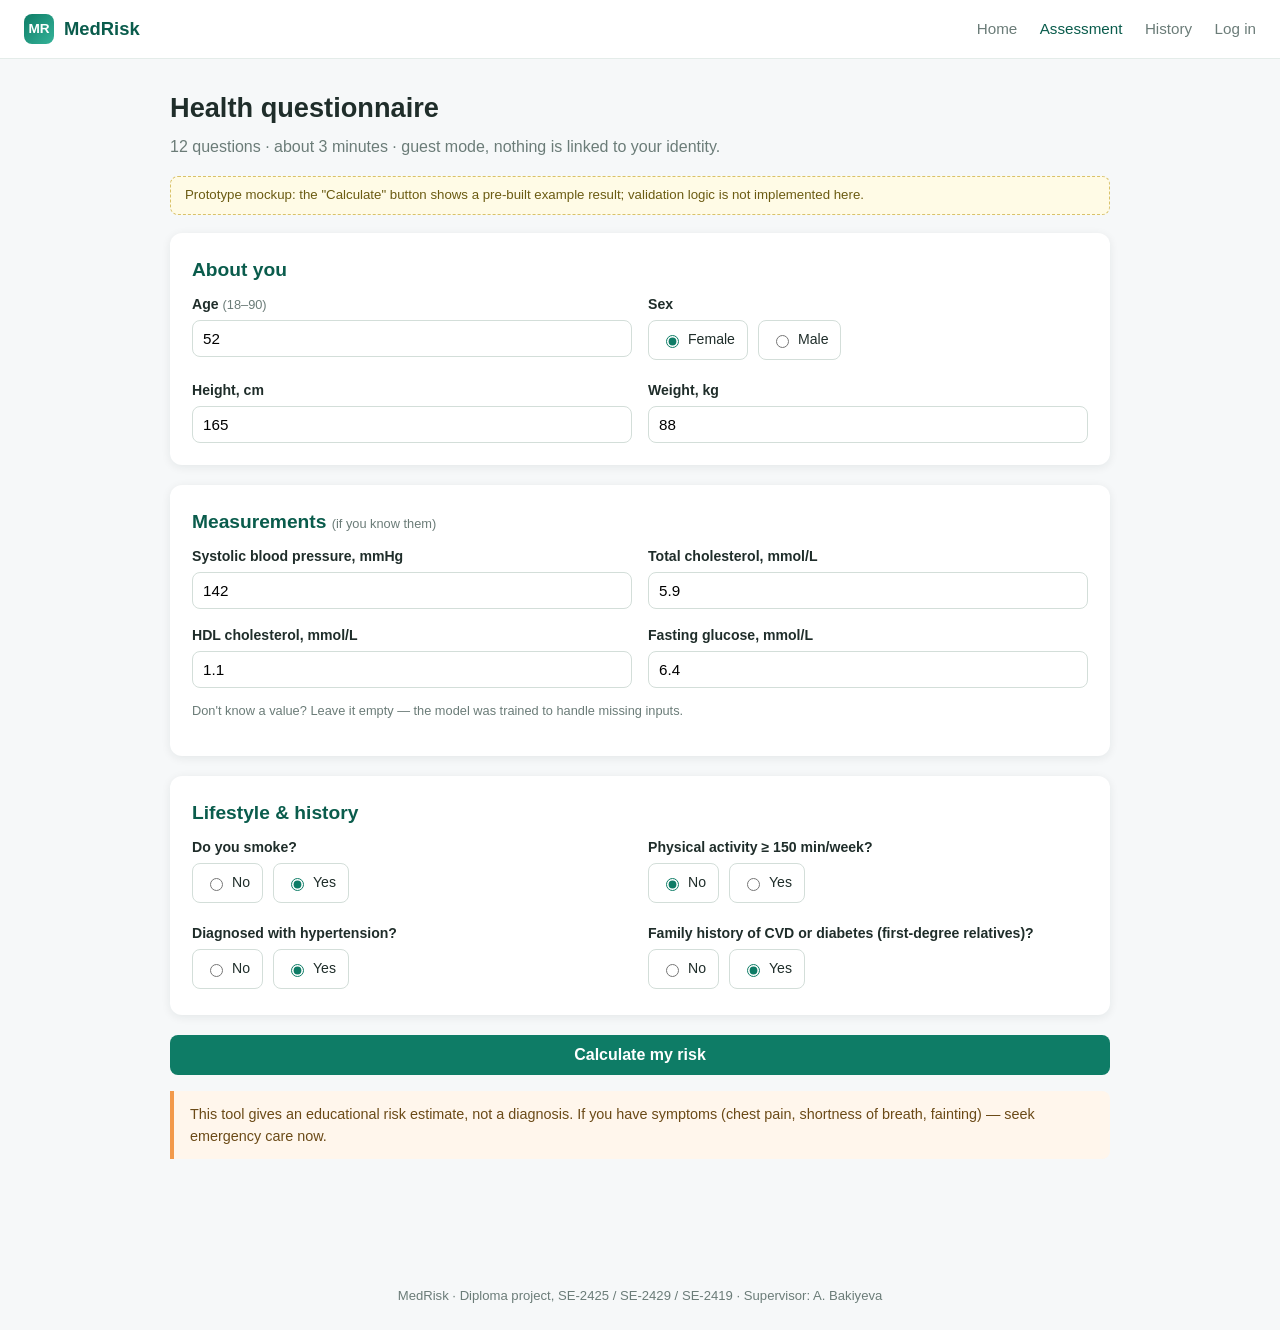
==== prototype/assessment.html @ fdfc48b8 "DIP-8: Add HTML prototype of key user scenarios (home, questionnaire, report, history)" ====
<!DOCTYPE html>
<html lang="en">
<head>
<meta charset="UTF-8">
<meta name="viewport" content="width=device-width, initial-scale=1.0">
<title>Assessment questionnaire — MedRisk</title>
<link rel="stylesheet" href="css/styles.css">
</head>
<body>
<header class="site">
  <a class="logo" href="index.html"><span class="mark">MR</span> MedRisk</a>
  <nav>
    <a href="index.html">Home</a>
    <a href="assessment.html" class="active">Assessment</a>
    <a href="dashboard.html">History</a>
    <a href="#">Log in</a>
  </nav>
</header>

<main>
  <h1>Health questionnaire</h1>
  <p class="lead">12 questions · about 3 minutes · guest mode, nothing is linked to your identity.</p>
  <div class="mockup-note">Prototype mockup: the "Calculate" button shows a pre-built example
  result; validation logic is not implemented here.</div>

  <form action="result.html" method="get">
    <div class="card">
      <h2 style="margin-top:0">About you</h2>
      <div class="grid cols-2">
        <div>
          <label for="age">Age <span class="hint">(18–90)</span></label>
          <input type="number" id="age" name="age" min="18" max="90" value="52" required>
        </div>
        <div>
          <label>Sex</label>
          <div class="radio-row">
            <label><input type="radio" name="sex" value="female" checked> Female</label>
            <label><input type="radio" name="sex" value="male"> Male</label>
          </div>
        </div>
        <div>
          <label for="height">Height, cm</label>
          <input type="number" id="height" name="height" min="120" max="230" value="165">
        </div>
        <div>
          <label for="weight">Weight, kg</label>
          <input type="number" id="weight" name="weight" min="30" max="250" value="88">
        </div>
      </div>
    </div>

    <div class="card">
      <h2 style="margin-top:0">Measurements <span class="hint">(if you know them)</span></h2>
      <div class="grid cols-2">
        <div>
          <label for="sbp">Systolic blood pressure, mmHg</label>
          <input type="number" id="sbp" name="sbp" min="80" max="250" value="142">
        </div>
        <div>
          <label for="tc">Total cholesterol, mmol/L</label>
          <input type="number" id="tc" name="tc" min="2" max="15" step="0.1" value="5.9">
        </div>
        <div>
          <label for="hdl">HDL cholesterol, mmol/L</label>
          <input type="number" id="hdl" name="hdl" min="0.5" max="4" step="0.1" value="1.1">
        </div>
        <div>
          <label for="glucose">Fasting glucose, mmol/L</label>
          <input type="number" id="glucose" name="glucose" min="2" max="30" step="0.1" value="6.4">
        </div>
      </div>
      <p class="hint">Don't know a value? Leave it empty — the model was trained to handle missing inputs.</p>
    </div>

    <div class="card">
      <h2 style="margin-top:0">Lifestyle &amp; history</h2>
      <div class="grid cols-2">
        <div>
          <label>Do you smoke?</label>
          <div class="radio-row">
            <label><input type="radio" name="smoker" value="no"> No</label>
            <label><input type="radio" name="smoker" value="yes" checked> Yes</label>
          </div>
        </div>
        <div>
          <label>Physical activity ≥ 150 min/week?</label>
          <div class="radio-row">
            <label><input type="radio" name="active" value="no" checked> No</label>
            <label><input type="radio" name="active" value="yes"> Yes</label>
          </div>
        </div>
        <div>
          <label>Diagnosed with hypertension?</label>
          <div class="radio-row">
            <label><input type="radio" name="htn" value="no"> No</label>
            <label><input type="radio" name="htn" value="yes" checked> Yes</label>
          </div>
        </div>
        <div>
          <label>Family history of CVD or diabetes (first-degree relatives)?</label>
          <div class="radio-row">
            <label><input type="radio" name="famhist" value="no"> No</label>
            <label><input type="radio" name="famhist" value="yes" checked> Yes</label>
          </div>
        </div>
      </div>
    </div>

    <button type="submit" class="btn block">Calculate my risk</button>
    <p class="disclaimer" style="margin-top:16px">This tool gives an educational risk estimate,
    not a diagnosis. If you have symptoms (chest pain, shortness of breath, fainting) —
    seek emergency care now.</p>
  </form>
</main>

<footer class="site">MedRisk · Diploma project, SE-2425 / SE-2429 / SE-2419 · Supervisor: A.&nbsp;Bakiyeva</footer>
</body>
</html>
---- prototype/css/styles.css ----
/* MedRisk prototype — shared styles (mockup only, not production code) */
:root {
  --primary: #0e7c66;
  --primary-dark: #0a5c4c;
  --primary-light: #e3f4f0;
  --accent: #f2994a;
  --bg: #f6f8f9;
  --card: #ffffff;
  --text: #1f2d2a;
  --muted: #6b7c78;
  --danger: #d64545;
  --warning: #f2c94c;
  --low: #27ae60;
  --moderate: #f2c94c;
  --high: #f2994a;
  --very-high: #d64545;
  --radius: 12px;
  --shadow: 0 2px 10px rgba(16, 42, 37, 0.08);
  font-family: "Segoe UI", Roboto, "Helvetica Neue", Arial, sans-serif;
}

* { box-sizing: border-box; }

body {
  margin: 0;
  background: var(--bg);
  color: var(--text);
  line-height: 1.55;
}

header.site {
  background: var(--card);
  border-bottom: 1px solid #e4ece9;
  padding: 14px 24px;
  display: flex;
  align-items: center;
  justify-content: space-between;
  position: sticky;
  top: 0;
  z-index: 10;
}

.logo { display: flex; align-items: center; gap: 10px; font-weight: 700; font-size: 1.15rem; color: var(--primary-dark); text-decoration: none; }
.logo .mark { width: 30px; height: 30px; border-radius: 8px; background: linear-gradient(135deg, var(--primary), #35b399); display: flex; align-items: center; justify-content: center; color: #fff; font-size: 0.85rem; }

nav a { margin-left: 18px; color: var(--muted); text-decoration: none; font-size: 0.95rem; }
nav a:hover, nav a.active { color: var(--primary-dark); }

main { max-width: 980px; margin: 28px auto; padding: 0 20px 60px; }

h1 { font-size: 1.7rem; margin: 0 0 6px; }
h2 { font-size: 1.2rem; margin: 28px 0 10px; color: var(--primary-dark); }
p.lead { color: var(--muted); margin-top: 0; }

.card { background: var(--card); border-radius: var(--radius); box-shadow: var(--shadow); padding: 22px; margin-bottom: 20px; }

.grid { display: grid; gap: 16px; }
.grid.cols-2 { grid-template-columns: 1fr 1fr; }
.grid.cols-3 { grid-template-columns: repeat(3, 1fr); }
@media (max-width: 760px) { .grid.cols-2, .grid.cols-3 { grid-template-columns: 1fr; } }

label { display: block; font-size: 0.88rem; font-weight: 600; margin-bottom: 4px; }
.hint { font-weight: 400; color: var(--muted); font-size: 0.8rem; }

input[type="number"], select, textarea {
  width: 100%;
  padding: 9px 10px;
  border: 1px solid #d3ded9;
  border-radius: 8px;
  font-size: 0.95rem;
  background: #fff;
}
input:focus, select:focus { outline: 2px solid var(--primary-light); border-color: var(--primary); }

.radio-row { display: flex; gap: 10px; flex-wrap: wrap; }
.radio-row label { display: flex; align-items: center; gap: 6px; font-weight: 400; border: 1px solid #d3ded9; border-radius: 8px; padding: 8px 12px; cursor: pointer; background: #fff; }
.radio-row input { accent-color: var(--primary); }

button, .btn {
  display: inline-block;
  background: var(--primary);
  color: #fff;
  border: none;
  border-radius: 8px;
  padding: 11px 22px;
  font-size: 1rem;
  font-weight: 600;
  cursor: pointer;
  text-decoration: none;
}
button:hover, .btn:hover { background: var(--primary-dark); }
.btn.secondary { background: #fff; color: var(--primary-dark); border: 1px solid var(--primary); }
.btn.block { width: 100%; }

.risk-badge { display: inline-block; padding: 4px 12px; border-radius: 999px; color: #fff; font-size: 0.85rem; font-weight: 700; }
.risk-low { background: var(--low); }
.risk-moderate { background: var(--moderate); color: #4a3a00; }
.risk-high { background: var(--high); }
.risk-very-high { background: var(--very-high); }

.gauge { text-align: center; }
.gauge .value { font-size: 2.4rem; font-weight: 800; }
.gauge .bar { height: 10px; border-radius: 6px; background: #e8efec; overflow: hidden; margin: 10px 0 8px; }
.gauge .bar span { display: block; height: 100%; border-radius: 6px; }

.factors li { margin-bottom: 10px; }
.factor-bar { height: 8px; border-radius: 5px; background: #e8efec; overflow: hidden; margin-top: 3px; }
.factor-bar span { display: block; height: 100%; }
.factor-bar .up { background: var(--danger); }
.factor-bar .down { background: var(--low); }
.factor-note { color: var(--muted); font-size: 0.83rem; }

table { width: 100%; border-collapse: collapse; font-size: 0.92rem; }
th, td { text-align: left; padding: 10px 8px; border-bottom: 1px solid #e8efec; }
th { color: var(--muted); font-size: 0.8rem; text-transform: uppercase; letter-spacing: 0.04em; }

.disclaimer {
  border-left: 4px solid var(--accent);
  background: #fff6ec;
  padding: 12px 16px;
  border-radius: 0 8px 8px 0;
  font-size: 0.9rem;
  color: #6b4a17;
}

.banner { background: var(--primary-light); border-radius: var(--radius); padding: 18px 22px; margin-bottom: 22px; }

footer.site { text-align: center; color: var(--muted); font-size: 0.82rem; padding: 24px; }
.mockup-note { background: #fffbe6; border: 1px dashed #d9c26a; padding: 8px 14px; border-radius: 8px; font-size: 0.83rem; color: #6b5b12; margin-bottom: 18px; }
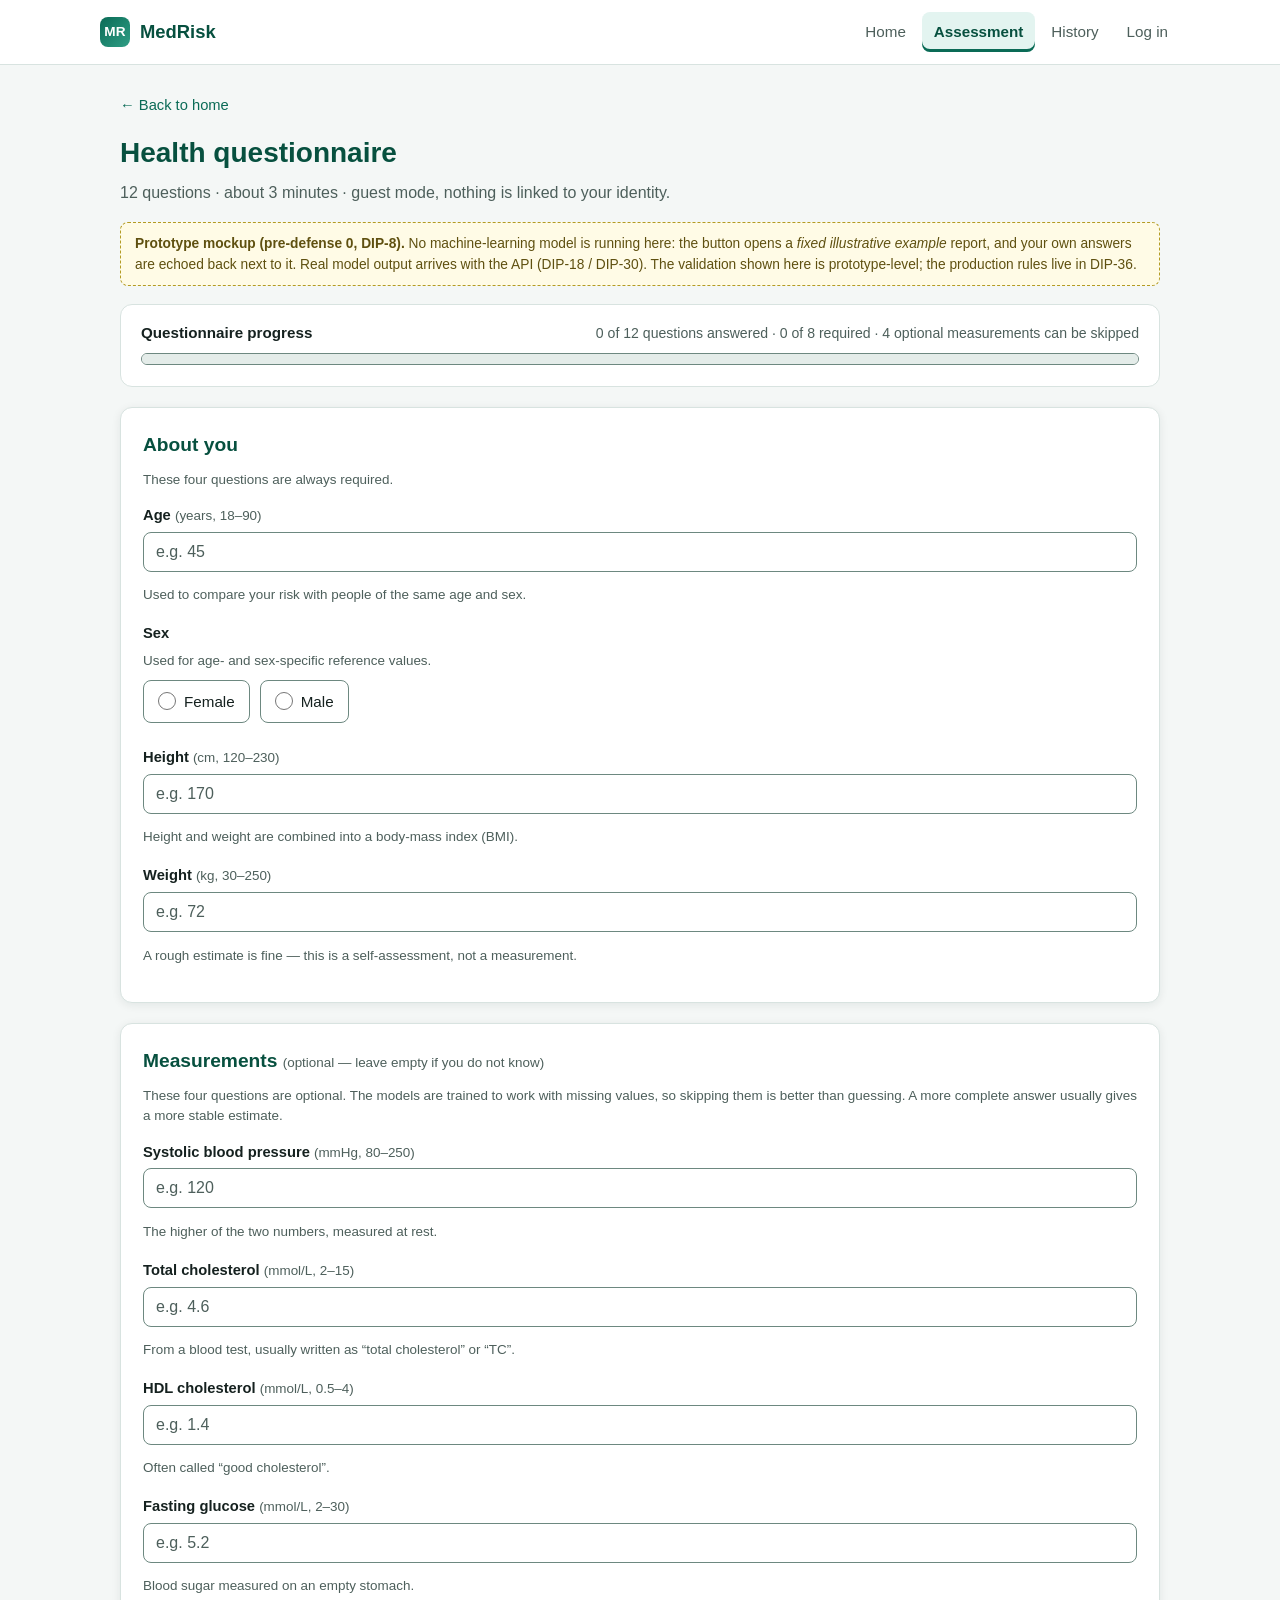
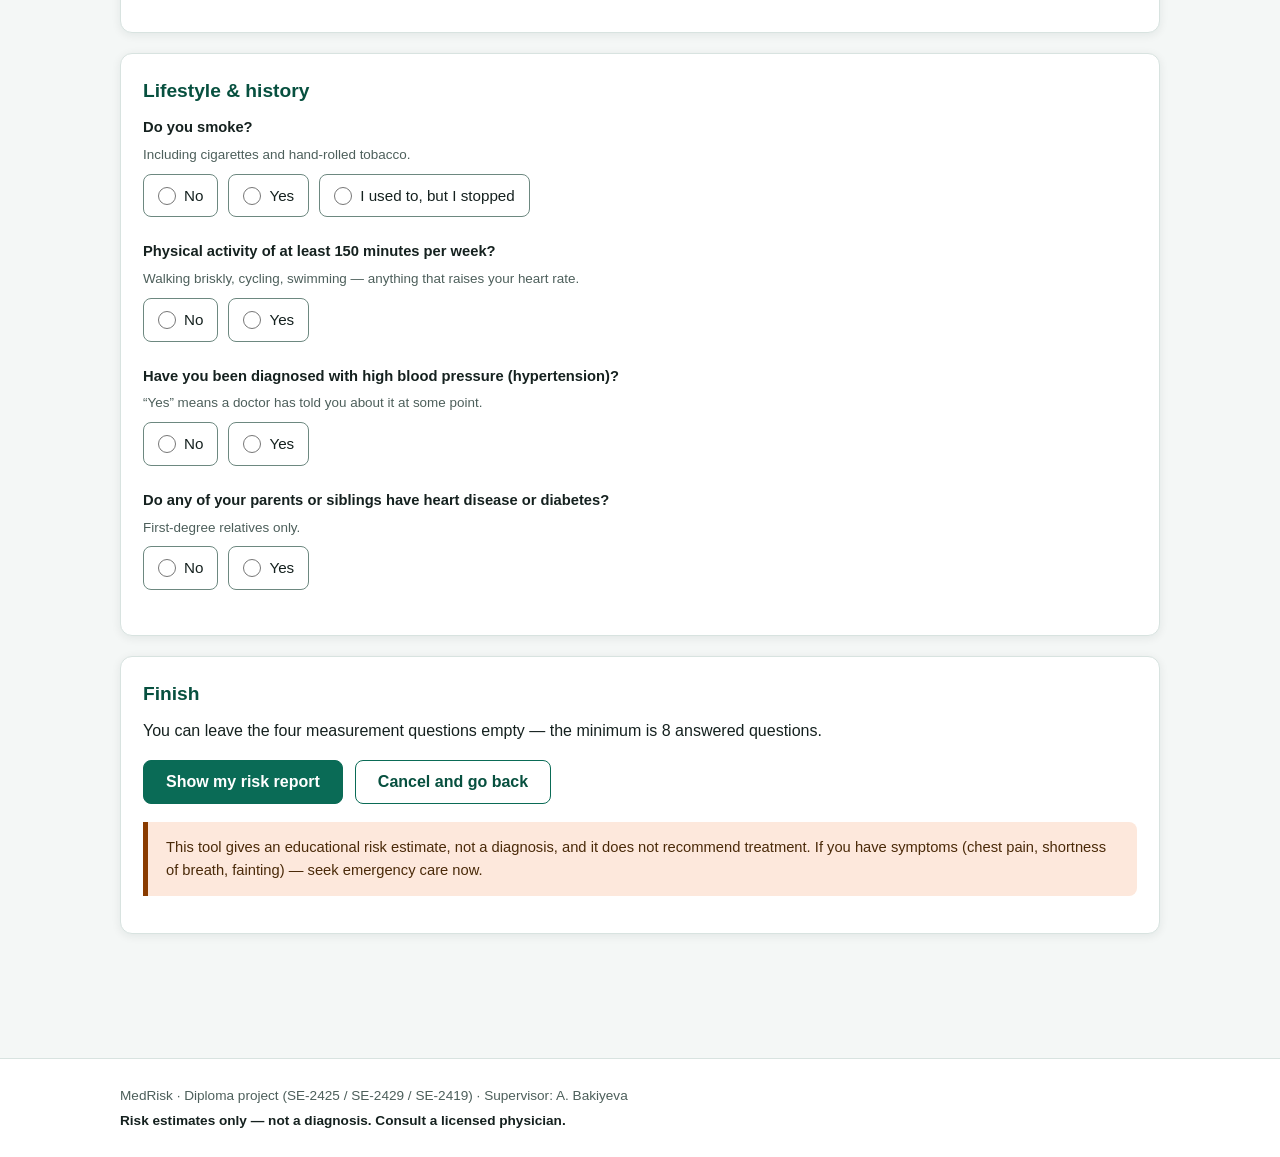
==== commit 2f800933: "DIP-8: Refine prototype flows, accessibility and UX notes - Connected the screens (index -> assessme" ====
--- a/prototype/assessment.html
+++ b/prototype/assessment.html
@@ -3,116 +3,220 @@
 <head>
 <meta charset="UTF-8">
 <meta name="viewport" content="width=device-width, initial-scale=1.0">
-<title>Assessment questionnaire — MedRisk</title>
+<meta name="description" content="MedRisk health questionnaire — 12 questions about age, blood pressure, cholesterol, lifestyle and family history.">
+<title>Health questionnaire — MedRisk</title>
 <link rel="stylesheet" href="css/styles.css">
+<script src="js/prototype.js" defer></script>
 </head>
 <body>
-<header class="site">
-  <a class="logo" href="index.html"><span class="mark">MR</span> MedRisk</a>
-  <nav>
-    <a href="index.html">Home</a>
-    <a href="assessment.html" class="active">Assessment</a>
-    <a href="dashboard.html">History</a>
-    <a href="#">Log in</a>
-  </nav>
+<a class="skip-link" href="#main">Skip to main content</a>
+
+<header class="site-header">
+  <div class="header-inner">
+    <a class="logo" href="index.html">
+      <span class="logo-mark" aria-hidden="true">MR</span>
+      <span class="logo-text">MedRisk</span>
+    </a>
+    <nav class="site-nav" aria-label="Main navigation">
+      <ul>
+        <li><a href="index.html">Home</a></li>
+        <li><a href="assessment.html" aria-current="page">Assessment</a></li>
+        <li><a href="dashboard.html">History</a></li>
+        <li><a href="login.html">Log in</a></li>
+      </ul>
+    </nav>
+  </div>
 </header>
 
-<main>
+<main id="main">
+  <a class="back-link" href="index.html">&larr; Back to home</a>
+
   <h1>Health questionnaire</h1>
   <p class="lead">12 questions · about 3 minutes · guest mode, nothing is linked to your identity.</p>
-  <div class="mockup-note">Prototype mockup: the "Calculate" button shows a pre-built example
-  result; validation logic is not implemented here.</div>
-
-  <form action="result.html" method="get">
-    <div class="card">
-      <h2 style="margin-top:0">About you</h2>
-      <div class="grid cols-2">
-        <div>
-          <label for="age">Age <span class="hint">(18–90)</span></label>
-          <input type="number" id="age" name="age" min="18" max="90" value="52" required>
-        </div>
-        <div>
-          <label>Sex</label>
-          <div class="radio-row">
-            <label><input type="radio" name="sex" value="female" checked> Female</label>
-            <label><input type="radio" name="sex" value="male"> Male</label>
-          </div>
-        </div>
-        <div>
-          <label for="height">Height, cm</label>
-          <input type="number" id="height" name="height" min="120" max="230" value="165">
-        </div>
-        <div>
-          <label for="weight">Weight, kg</label>
-          <input type="number" id="weight" name="weight" min="30" max="250" value="88">
-        </div>
-      </div>
-    </div>
-
-    <div class="card">
-      <h2 style="margin-top:0">Measurements <span class="hint">(if you know them)</span></h2>
-      <div class="grid cols-2">
-        <div>
-          <label for="sbp">Systolic blood pressure, mmHg</label>
-          <input type="number" id="sbp" name="sbp" min="80" max="250" value="142">
-        </div>
-        <div>
-          <label for="tc">Total cholesterol, mmol/L</label>
-          <input type="number" id="tc" name="tc" min="2" max="15" step="0.1" value="5.9">
-        </div>
-        <div>
-          <label for="hdl">HDL cholesterol, mmol/L</label>
-          <input type="number" id="hdl" name="hdl" min="0.5" max="4" step="0.1" value="1.1">
-        </div>
-        <div>
-          <label for="glucose">Fasting glucose, mmol/L</label>
-          <input type="number" id="glucose" name="glucose" min="2" max="30" step="0.1" value="6.4">
-        </div>
-      </div>
-      <p class="hint">Don't know a value? Leave it empty — the model was trained to handle missing inputs.</p>
-    </div>
-
-    <div class="card">
-      <h2 style="margin-top:0">Lifestyle &amp; history</h2>
-      <div class="grid cols-2">
-        <div>
-          <label>Do you smoke?</label>
-          <div class="radio-row">
-            <label><input type="radio" name="smoker" value="no"> No</label>
-            <label><input type="radio" name="smoker" value="yes" checked> Yes</label>
-          </div>
-        </div>
-        <div>
-          <label>Physical activity ≥ 150 min/week?</label>
-          <div class="radio-row">
-            <label><input type="radio" name="active" value="no" checked> No</label>
-            <label><input type="radio" name="active" value="yes"> Yes</label>
-          </div>
-        </div>
-        <div>
-          <label>Diagnosed with hypertension?</label>
-          <div class="radio-row">
-            <label><input type="radio" name="htn" value="no"> No</label>
-            <label><input type="radio" name="htn" value="yes" checked> Yes</label>
-          </div>
-        </div>
-        <div>
-          <label>Family history of CVD or diabetes (first-degree relatives)?</label>
-          <div class="radio-row">
-            <label><input type="radio" name="famhist" value="no"> No</label>
-            <label><input type="radio" name="famhist" value="yes" checked> Yes</label>
-          </div>
-        </div>
-      </div>
-    </div>
-
-    <button type="submit" class="btn block">Calculate my risk</button>
-    <p class="disclaimer" style="margin-top:16px">This tool gives an educational risk estimate,
-    not a diagnosis. If you have symptoms (chest pain, shortness of breath, fainting) —
-    seek emergency care now.</p>
+
+  <div class="mockup-note">
+    <p style="margin:0"><strong>Prototype mockup (pre-defense 0, DIP-8).</strong> No machine-learning
+    model is running here: the button opens a <em>fixed illustrative example</em> report, and your own
+    answers are echoed back next to it. Real model output arrives with the API (DIP-18 / DIP-30).
+    The validation shown here is prototype-level; the production rules live in DIP-36.</p>
+  </div>
+
+  <div class="progress-block">
+    <div class="progress-head">
+      <span class="progress-label" id="progress-label">Questionnaire progress</span>
+      <span class="progress-text" id="progress-text" data-progress-text>0 of 12 questions answered</span>
+    </div>
+    <progress id="questionnaire-progress" data-progress-bar max="12" value="0"
+              aria-labelledby="progress-label" aria-describedby="progress-text">0 of 12</progress>
+  </div>
+
+  <div class="form-summary" data-form-summary role="alert" hidden>
+    <h2 data-form-summary-title>Please fix the fields below before continuing:</h2>
+    <ul data-form-summary-list></ul>
+  </div>
+
+  <form action="result.html" method="get" data-questionnaire novalidate>
+    <div class="card">
+      <h2>About you</h2>
+      <p class="hint" style="margin-top:0">These four questions are always required.</p>
+
+      <div class="field">
+        <label for="age">Age <span class="unit">(years, 18–90)</span></label>
+        <input type="number" id="age" name="age" min="18" max="90" step="1" inputmode="numeric"
+               placeholder="e.g. 45" required data-question
+               aria-describedby="age-hint age-error">
+        <p class="hint" id="age-hint">Used to compare your risk with people of the same age and sex.</p>
+        <p class="field-error" id="age-error" aria-live="polite"></p>
+      </div>
+
+      <fieldset>
+        <legend>Sex</legend>
+        <span class="hint">Used for age- and sex-specific reference values.</span>
+        <div class="radio-row">
+          <label class="choice"><input type="radio" id="sex-female" name="sex" value="female" required data-question
+                 aria-describedby="sex-error"> Female</label>
+          <label class="choice"><input type="radio" id="sex-male" name="sex" value="male" data-question
+                 aria-describedby="sex-error"> Male</label>
+        </div>
+        <p class="field-error" id="sex-error" aria-live="polite"></p>
+      </fieldset>
+
+      <div class="field">
+        <label for="height">Height <span class="unit">(cm, 120–230)</span></label>
+        <input type="number" id="height" name="height" min="120" max="230" step="1" inputmode="numeric"
+               placeholder="e.g. 170" required data-question
+               aria-describedby="height-hint height-error">
+        <p class="hint" id="height-hint">Height and weight are combined into a body-mass index (BMI).</p>
+        <p class="field-error" id="height-error" aria-live="polite"></p>
+      </div>
+
+      <div class="field">
+        <label for="weight">Weight <span class="unit">(kg, 30–250)</span></label>
+        <input type="number" id="weight" name="weight" min="30" max="250" step="0.5" inputmode="decimal"
+               placeholder="e.g. 72" required data-question
+               aria-describedby="weight-hint weight-error">
+        <p class="hint" id="weight-hint">A rough estimate is fine — this is a self-assessment, not a measurement.</p>
+        <p class="field-error" id="weight-error" aria-live="polite"></p>
+      </div>
+    </div>
+
+    <div class="card">
+      <h2>Measurements <span class="hint">(optional — leave empty if you do not know)</span></h2>
+      <p class="hint" style="margin-top:0">These four questions are optional. The models are trained to
+      work with missing values, so skipping them is better than guessing. A more complete answer usually
+      gives a more stable estimate.</p>
+
+      <div class="field">
+        <label for="sbp">Systolic blood pressure <span class="unit">(mmHg, 80–250)</span></label>
+        <input type="number" id="sbp" name="sbp" min="80" max="250" step="1" inputmode="numeric"
+               placeholder="e.g. 120" data-question data-optional
+               aria-describedby="sbp-hint sbp-error">
+        <p class="hint" id="sbp-hint">The higher of the two numbers, measured at rest.</p>
+        <p class="field-error" id="sbp-error" aria-live="polite"></p>
+      </div>
+
+      <div class="field">
+        <label for="tc">Total cholesterol <span class="unit">(mmol/L, 2–15)</span></label>
+        <input type="number" id="tc" name="tc" min="2" max="15" step="0.1" inputmode="decimal"
+               placeholder="e.g. 4.6" data-question data-optional
+               aria-describedby="tc-hint tc-error">
+        <p class="hint" id="tc-hint">From a blood test, usually written as “total cholesterol” or “TC”.</p>
+        <p class="field-error" id="tc-error" aria-live="polite"></p>
+      </div>
+
+      <div class="field">
+        <label for="hdl">HDL cholesterol <span class="unit">(mmol/L, 0.5–4)</span></label>
+        <input type="number" id="hdl" name="hdl" min="0.5" max="4" step="0.1" inputmode="decimal"
+               placeholder="e.g. 1.4" data-question data-optional
+               aria-describedby="hdl-hint hdl-error">
+        <p class="hint" id="hdl-hint">Often called “good cholesterol”.</p>
+        <p class="field-error" id="hdl-error" aria-live="polite"></p>
+      </div>
+
+      <div class="field">
+        <label for="glucose">Fasting glucose <span class="unit">(mmol/L, 2–30)</span></label>
+        <input type="number" id="glucose" name="glucose" min="2" max="30" step="0.1" inputmode="decimal"
+               placeholder="e.g. 5.2" data-question data-optional
+               aria-describedby="glucose-hint glucose-error">
+        <p class="hint" id="glucose-hint">Blood sugar measured on an empty stomach.</p>
+        <p class="field-error" id="glucose-error" aria-live="polite"></p>
+      </div>
+    </div>
+
+    <div class="card">
+      <h2>Lifestyle &amp; history</h2>
+
+      <fieldset>
+        <legend>Do you smoke?</legend>
+        <span class="hint">Including cigarettes and hand-rolled tobacco.</span>
+        <div class="radio-row">
+          <label class="choice"><input type="radio" id="smoker-no" name="smoker" value="no" required data-question
+                 aria-describedby="smoker-error"> No</label>
+          <label class="choice"><input type="radio" id="smoker-yes" name="smoker" value="yes" data-question
+                 aria-describedby="smoker-error"> Yes</label>
+          <label class="choice"><input type="radio" id="smoker-former" name="smoker" value="former" data-question
+                 aria-describedby="smoker-error"> I used to, but I stopped</label>
+        </div>
+        <p class="field-error" id="smoker-error" aria-live="polite"></p>
+      </fieldset>
+
+      <fieldset>
+        <legend>Physical activity of at least 150 minutes per week?</legend>
+        <span class="hint">Walking briskly, cycling, swimming — anything that raises your heart rate.</span>
+        <div class="radio-row">
+          <label class="choice"><input type="radio" id="active-no" name="active" value="no" required data-question
+                 aria-describedby="active-error"> No</label>
+          <label class="choice"><input type="radio" id="active-yes" name="active" value="yes" data-question
+                 aria-describedby="active-error"> Yes</label>
+        </div>
+        <p class="field-error" id="active-error" aria-live="polite"></p>
+      </fieldset>
+
+      <fieldset>
+        <legend>Have you been diagnosed with high blood pressure (hypertension)?</legend>
+        <span class="hint">“Yes” means a doctor has told you about it at some point.</span>
+        <div class="radio-row">
+          <label class="choice"><input type="radio" id="htn-no" name="htn" value="no" required data-question
+                 aria-describedby="htn-error"> No</label>
+          <label class="choice"><input type="radio" id="htn-yes" name="htn" value="yes" data-question
+                 aria-describedby="htn-error"> Yes</label>
+        </div>
+        <p class="field-error" id="htn-error" aria-live="polite"></p>
+      </fieldset>
+
+      <fieldset>
+        <legend>Do any of your parents or siblings have heart disease or diabetes?</legend>
+        <span class="hint">First-degree relatives only.</span>
+        <div class="radio-row">
+          <label class="choice"><input type="radio" id="famhist-no" name="famhist" value="no" required data-question
+                 aria-describedby="famhist-error"> No</label>
+          <label class="choice"><input type="radio" id="famhist-yes" name="famhist" value="yes" data-question
+                 aria-describedby="famhist-error"> Yes</label>
+        </div>
+        <p class="field-error" id="famhist-error" aria-live="polite"></p>
+      </fieldset>
+    </div>
+
+    <div class="card">
+      <h2>Finish</h2>
+      <p style="margin-top:0">You can leave the four measurement questions empty — the minimum is
+      8 answered questions.</p>
+      <div class="actions">
+        <button type="submit" class="btn">Show my risk report</button>
+        <a class="btn secondary" href="index.html">Cancel and go back</a>
+      </div>
+      <p class="disclaimer" style="margin-top:18px">This tool gives an educational risk estimate,
+      not a diagnosis, and it does not recommend treatment. If you have symptoms (chest pain,
+      shortness of breath, fainting) — seek emergency care now.</p>
+    </div>
   </form>
 </main>
 
-<footer class="site">MedRisk · Diploma project, SE-2425 / SE-2429 / SE-2419 · Supervisor: A.&nbsp;Bakiyeva</footer>
+<footer class="site-footer">
+  <div class="wrap">
+    <p>MedRisk · Diploma project (SE-2425 / SE-2429 / SE-2419) · Supervisor: A.&nbsp;Bakiyeva</p>
+    <p class="footer-disclaimer">Risk estimates only — not a diagnosis. Consult a licensed physician.</p>
+  </div>
+</footer>
 </body>
 </html>
--- a/prototype/css/styles.css
+++ b/prototype/css/styles.css
@@ -1,22 +1,65 @@
-/* MedRisk prototype — shared styles (mockup only, not production code) */
+/* MedRisk prototype — shared styles (mockup only, not production code)
+ *
+ * Design tokens below are the prototype-stage subset of the MedRisk design
+ * system (see docs/design/design-system.md and frontend/src/styles/tokens.css,
+ * DIP-19). Every foreground/background pair used for text or for a meaningful
+ * UI boundary was checked against WCAG 2.1 AA (>= 4.5:1 for text, >= 3:1 for
+ * large text and for component boundaries).
+ */
+
+/* ------------------------------------------------------------------ tokens */
 :root {
-  --primary: #0e7c66;
-  --primary-dark: #0a5c4c;
+  /* Brand */
+  --primary: #0a6b56;
+  --primary-dark: #07503f;
   --primary-light: #e3f4f0;
-  --accent: #f2994a;
-  --bg: #f6f8f9;
+  --primary-ring: #0a6b56;
+
+  /* Surfaces */
+  --bg: #f4f7f6;
   --card: #ffffff;
-  --text: #1f2d2a;
-  --muted: #6b7c78;
-  --danger: #d64545;
-  --warning: #f2c94c;
-  --low: #27ae60;
-  --moderate: #f2c94c;
-  --high: #f2994a;
-  --very-high: #d64545;
+  --border: #d8e3e0;
+  --border-strong: #6d8880;
+
+  /* Text */
+  --text: #15211f;
+  --text-muted: #4d5f5b;
+  --text-heading: #07503f;
+  --text-inverse: #ffffff;
+
+  /* Feedback */
+  --accent: #8a3b00;
+  --accent-light: #fde8dc;
+  --danger: #8c1f1f;
+  --danger-light: #fbe0e0;
+  --warning: #7a5200;
+  --warning-light: #fdf1d6;
+  --success: #0b5c3c;
+  --success-light: #e3f5ec;
+  --note: #5f5010;
+  --note-light: #fffbe6;
+
+  /* Risk levels (text on tint >= 4.5:1, tint on white >= 3:1 is not required
+     because the level is always carried by a text label as well) */
+  --risk-low: #0b5c3c;
+  --risk-low-bg: #e3f5ec;
+  --risk-moderate: #7a5200;
+  --risk-moderate-bg: #fdf1d6;
+  --risk-high: #8a3b00;
+  --risk-high-bg: #fde8dc;
+  --risk-very-high: #8c1f1f;
+  --risk-very-high-bg: #fbe0e0;
+
+  /* Geometry */
   --radius: 12px;
+  --radius-sm: 8px;
   --shadow: 0 2px 10px rgba(16, 42, 37, 0.08);
-  font-family: "Segoe UI", Roboto, "Helvetica Neue", Arial, sans-serif;
+  --track: #e4ece9;
+
+  /* Typography */
+  --font-body: "Segoe UI", Roboto, "Helvetica Neue", Arial, sans-serif;
+
+  font-family: var(--font-body);
 }
 
 * { box-sizing: border-box; }
@@ -26,104 +69,479 @@
   background: var(--bg);
   color: var(--text);
   line-height: 1.55;
-}
-
-header.site {
+  font-size: 16px;
+}
+
+/* Visible focus on every interactive element (WCAG 2.4.7 / 2.4.11). */
+a:focus-visible,
+button:focus-visible,
+input:focus-visible,
+select:focus-visible,
+textarea:focus-visible,
+summary:focus-visible,
+[tabindex]:focus-visible {
+  outline: 3px solid var(--primary-ring);
+  outline-offset: 2px;
+  border-radius: 4px;
+}
+
+/* Browsers without :focus-visible still get a visible ring. */
+a:focus, button:focus, input:focus, select:focus, textarea:focus {
+  outline: 3px solid var(--primary-ring);
+  outline-offset: 2px;
+}
+
+.skip-link {
+  position: absolute;
+  left: -9999px;
+  top: 0;
+  background: var(--primary-dark);
+  color: var(--text-inverse);
+  padding: 10px 16px;
+  z-index: 100;
+  text-decoration: none;
+  font-weight: 600;
+}
+.skip-link:focus {
+  left: 8px;
+  top: 8px;
+}
+
+/* ----------------------------------------------------------------- header */
+.site-header {
   background: var(--card);
-  border-bottom: 1px solid #e4ece9;
-  padding: 14px 24px;
+  border-bottom: 1px solid var(--border);
+  padding: 12px 24px;
+  position: sticky;
+  top: 0;
+  z-index: 10;
+}
+
+.header-inner {
+  max-width: 1080px;
+  margin: 0 auto;
   display: flex;
   align-items: center;
   justify-content: space-between;
-  position: sticky;
-  top: 0;
-  z-index: 10;
-}
-
-.logo { display: flex; align-items: center; gap: 10px; font-weight: 700; font-size: 1.15rem; color: var(--primary-dark); text-decoration: none; }
-.logo .mark { width: 30px; height: 30px; border-radius: 8px; background: linear-gradient(135deg, var(--primary), #35b399); display: flex; align-items: center; justify-content: center; color: #fff; font-size: 0.85rem; }
-
-nav a { margin-left: 18px; color: var(--muted); text-decoration: none; font-size: 0.95rem; }
-nav a:hover, nav a.active { color: var(--primary-dark); }
-
-main { max-width: 980px; margin: 28px auto; padding: 0 20px 60px; }
-
-h1 { font-size: 1.7rem; margin: 0 0 6px; }
-h2 { font-size: 1.2rem; margin: 28px 0 10px; color: var(--primary-dark); }
-p.lead { color: var(--muted); margin-top: 0; }
-
-.card { background: var(--card); border-radius: var(--radius); box-shadow: var(--shadow); padding: 22px; margin-bottom: 20px; }
-
-.grid { display: grid; gap: 16px; }
+  gap: 16px;
+  flex-wrap: wrap;
+}
+
+.logo {
+  display: flex;
+  align-items: center;
+  gap: 10px;
+  font-weight: 700;
+  font-size: 1.15rem;
+  color: var(--primary-dark);
+  text-decoration: none;
+}
+.logo-mark {
+  width: 30px;
+  height: 30px;
+  border-radius: var(--radius-sm);
+  background: linear-gradient(135deg, var(--primary), #2f9e85);
+  display: flex;
+  align-items: center;
+  justify-content: center;
+  color: var(--text-inverse);
+  font-size: 0.85rem;
+  letter-spacing: 0.02em;
+}
+
+.site-nav ul {
+  list-style: none;
+  display: flex;
+  gap: 4px;
+  margin: 0;
+  padding: 0;
+  flex-wrap: wrap;
+}
+.site-nav a {
+  display: inline-block;
+  margin: 0;
+  padding: 8px 12px;
+  border-radius: var(--radius-sm);
+  color: var(--text-muted);
+  text-decoration: none;
+  font-size: 0.95rem;
+  font-weight: 500;
+}
+.site-nav a:hover { color: var(--primary-dark); background: var(--primary-light); }
+.site-nav a[aria-current="page"] {
+  color: var(--primary-dark);
+  background: var(--primary-light);
+  font-weight: 700;
+  box-shadow: inset 0 -3px 0 var(--primary);
+}
+
+/* -------------------------------------------------------------------- main */
+.wrap { max-width: 1080px; margin: 0 auto; padding: 0 20px; }
+
+main {
+  max-width: 1080px;
+  margin: 28px auto;
+  padding: 0 20px 64px;
+}
+
+h1 { font-size: 1.75rem; margin: 0 0 6px; color: var(--text-heading); }
+h2 { font-size: 1.2rem; margin: 0 0 10px; color: var(--text-heading); }
+h3 { font-size: 1.02rem; margin: 18px 0 6px; color: var(--text-heading); }
+p.lead { color: var(--text-muted); margin-top: 0; }
+
+.back-link {
+  display: inline-block;
+  margin-bottom: 14px;
+  color: var(--primary);
+  font-size: 0.92rem;
+  text-decoration: none;
+  border-bottom: 1px solid transparent;
+}
+.back-link:hover { color: var(--primary-dark); border-bottom-color: currentColor; }
+
+.card {
+  background: var(--card);
+  border: 1px solid var(--border);
+  border-radius: var(--radius);
+  box-shadow: var(--shadow);
+  padding: 22px;
+  margin-bottom: 20px;
+}
+
+.grid { display: grid; gap: 18px; }
 .grid.cols-2 { grid-template-columns: 1fr 1fr; }
 .grid.cols-3 { grid-template-columns: repeat(3, 1fr); }
-@media (max-width: 760px) { .grid.cols-2, .grid.cols-3 { grid-template-columns: 1fr; } }
-
-label { display: block; font-size: 0.88rem; font-weight: 600; margin-bottom: 4px; }
-.hint { font-weight: 400; color: var(--muted); font-size: 0.8rem; }
-
-input[type="number"], select, textarea {
+@media (max-width: 760px) {
+  .grid.cols-2, .grid.cols-3 { grid-template-columns: 1fr; }
+  .site-header { padding: 12px 16px; }
+  .card { padding: 18px 16px; }
+}
+
+/* ------------------------------------------------------------------- forms */
+.field { margin-bottom: 16px; }
+.field:last-child { margin-bottom: 0; }
+
+label {
+  display: block;
+  font-size: 0.92rem;
+  font-weight: 600;
+  margin-bottom: 5px;
+}
+.hint { font-weight: 400; color: var(--text-muted); font-size: 0.84rem; }
+.unit { font-weight: 400; color: var(--text-muted); font-size: 0.84rem; }
+
+input[type="number"], input[type="text"], input[type="email"],
+input[type="password"], select, textarea {
   width: 100%;
-  padding: 9px 10px;
-  border: 1px solid #d3ded9;
-  border-radius: 8px;
+  padding: 10px 12px;
+  border: 1px solid var(--border-strong);
+  border-radius: var(--radius-sm);
+  font-size: 1rem;
+  font-family: inherit;
+  background: #fff;
+  color: var(--text);
+}
+input::placeholder { color: var(--text-muted); opacity: 1; }
+
+input[aria-invalid="true"], select[aria-invalid="true"] {
+  border-color: var(--danger);
+  border-width: 2px;
+}
+
+fieldset {
+  border: 0;
+  padding: 0;
+  margin: 0 0 18px;
+  min-width: 0;
+}
+legend {
+  font-size: 0.92rem;
+  font-weight: 600;
+  padding: 0;
+  margin-bottom: 6px;
+}
+fieldset .hint { display: block; margin-bottom: 8px; }
+
+.radio-row { display: flex; gap: 10px; flex-wrap: wrap; }
+.choice {
+  display: inline-flex;
+  align-items: center;
+  gap: 8px;
+  font-weight: 500;
   font-size: 0.95rem;
+  border: 1px solid var(--border-strong);
+  border-radius: var(--radius-sm);
+  padding: 9px 14px;
+  cursor: pointer;
   background: #fff;
-}
-input:focus, select:focus { outline: 2px solid var(--primary-light); border-color: var(--primary); }
-
-.radio-row { display: flex; gap: 10px; flex-wrap: wrap; }
-.radio-row label { display: flex; align-items: center; gap: 6px; font-weight: 400; border: 1px solid #d3ded9; border-radius: 8px; padding: 8px 12px; cursor: pointer; background: #fff; }
-.radio-row input { accent-color: var(--primary); }
-
+  color: var(--text);
+}
+.choice:hover { background: var(--primary-light); }
+.choice input { accent-color: var(--primary); width: 18px; height: 18px; margin: 0; }
+.choice:has(input:checked) {
+  border-color: var(--primary);
+  border-width: 2px;
+  padding: 8px 13px;
+  background: var(--primary-light);
+}
+.choice:has(input:focus-visible) { outline: 3px solid var(--primary-ring); outline-offset: 2px; }
+
+.field-error {
+  color: var(--danger);
+  font-size: 0.86rem;
+  font-weight: 600;
+  margin: 6px 0 0;
+}
+.field-error:empty { display: none; }
+.field-error::before { content: "\26A0\FE0E  "; }
+
+.form-summary {
+  border: 2px solid var(--danger);
+  background: var(--danger-light);
+  border-radius: var(--radius-sm);
+  padding: 14px 16px;
+  margin-bottom: 18px;
+  color: var(--text);
+}
+.form-summary:empty { display: none; }
+.form-summary h2 { margin: 0 0 6px; font-size: 1rem; color: var(--danger); }
+.form-summary ul { margin: 0; padding-left: 20px; }
+.form-summary a { color: var(--danger); font-weight: 600; }
+
+/* ---------------------------------------------------------------- progress */
+.progress-block {
+  background: var(--card);
+  border: 1px solid var(--border);
+  border-radius: var(--radius);
+  padding: 16px 20px;
+  margin-bottom: 20px;
+}
+.progress-head {
+  display: flex;
+  justify-content: space-between;
+  align-items: baseline;
+  gap: 12px;
+  flex-wrap: wrap;
+}
+.progress-label { font-weight: 700; font-size: 0.95rem; }
+.progress-text { color: var(--text-muted); font-size: 0.88rem; }
+
+progress {
+  width: 100%;
+  height: 12px;
+  margin-top: 8px;
+  border: 1px solid var(--border-strong);
+  border-radius: 999px;
+  overflow: hidden;
+  background: var(--track);
+  appearance: none;
+  -webkit-appearance: none;
+}
+progress::-webkit-progress-bar { background: var(--track); }
+progress::-webkit-progress-value { background: var(--primary); border-radius: 999px; }
+progress::-moz-progress-bar { background: var(--primary); border-radius: 999px; }
+
+/* ----------------------------------------------------------------- buttons */
 button, .btn {
   display: inline-block;
   background: var(--primary);
-  color: #fff;
-  border: none;
-  border-radius: 8px;
+  color: var(--text-inverse);
+  border: 1px solid var(--primary);
+  border-radius: var(--radius-sm);
   padding: 11px 22px;
   font-size: 1rem;
   font-weight: 600;
+  font-family: inherit;
   cursor: pointer;
   text-decoration: none;
-}
-button:hover, .btn:hover { background: var(--primary-dark); }
-.btn.secondary { background: #fff; color: var(--primary-dark); border: 1px solid var(--primary); }
+  line-height: 1.3;
+}
+button:hover, .btn:hover { background: var(--primary-dark); border-color: var(--primary-dark); }
+.btn.secondary {
+  background: #fff;
+  color: var(--primary-dark);
+  border-color: var(--primary);
+}
+.btn.secondary:hover { background: var(--primary-light); color: var(--primary-dark); }
+.btn.danger { background: var(--danger); border-color: var(--danger); }
+.btn.danger:hover { background: #6f1717; border-color: #6f1717; }
 .btn.block { width: 100%; }
-
-.risk-badge { display: inline-block; padding: 4px 12px; border-radius: 999px; color: #fff; font-size: 0.85rem; font-weight: 700; }
-.risk-low { background: var(--low); }
-.risk-moderate { background: var(--moderate); color: #4a3a00; }
-.risk-high { background: var(--high); }
-.risk-very-high { background: var(--very-high); }
-
+.btn[disabled] { background: var(--border-strong); border-color: var(--border-strong); cursor: not-allowed; }
+
+.actions { display: flex; gap: 12px; flex-wrap: wrap; align-items: center; }
+
+/* -------------------------------------------------------------- risk badge */
+.risk-badge {
+  display: inline-flex;
+  align-items: center;
+  gap: 6px;
+  padding: 5px 12px;
+  border-radius: 999px;
+  font-size: 0.88rem;
+  font-weight: 700;
+  border: 1px solid currentColor;
+}
+.risk-badge .glyph { font-size: 0.8em; }
+.risk-low { color: var(--risk-low); background: var(--risk-low-bg); }
+.risk-moderate { color: var(--risk-moderate); background: var(--risk-moderate-bg); }
+.risk-high { color: var(--risk-high); background: var(--risk-high-bg); }
+.risk-very-high { color: var(--risk-very-high); background: var(--risk-very-high-bg); }
+
+.risk-level-label {
+  font-size: 0.8rem;
+  text-transform: uppercase;
+  letter-spacing: 0.06em;
+  color: var(--text-muted);
+  font-weight: 700;
+}
+
+/* ------------------------------------------------------------------- gauge */
 .gauge { text-align: center; }
-.gauge .value { font-size: 2.4rem; font-weight: 800; }
-.gauge .bar { height: 10px; border-radius: 6px; background: #e8efec; overflow: hidden; margin: 10px 0 8px; }
-.gauge .bar span { display: block; height: 100%; border-radius: 6px; }
-
-.factors li { margin-bottom: 10px; }
-.factor-bar { height: 8px; border-radius: 5px; background: #e8efec; overflow: hidden; margin-top: 3px; }
+.gauge .value { font-size: 2.6rem; font-weight: 800; line-height: 1.1; margin: 4px 0 8px; }
+.gauge .bar {
+  height: 10px;
+  border-radius: 999px;
+  background: var(--track);
+  overflow: hidden;
+  margin: 12px 0 8px;
+}
+.gauge .bar span { display: block; height: 100%; border-radius: 999px; }
+.gauge .range { font-size: 0.78rem; color: var(--text-muted); }
+.gauge .factor-note { color: var(--text-muted); font-size: 0.86rem; }
+
+/* ----------------------------------------------------------------- factors */
+.factors { list-style: none; margin: 0; padding: 0; }
+.factors li { margin-bottom: 14px; }
+.factors li:last-child { margin-bottom: 0; }
+.factor-head { display: flex; justify-content: space-between; gap: 10px; flex-wrap: wrap; }
+.factor-bar {
+  height: 8px;
+  border-radius: 999px;
+  background: var(--track);
+  overflow: hidden;
+  margin-top: 5px;
+}
 .factor-bar span { display: block; height: 100%; }
 .factor-bar .up { background: var(--danger); }
-.factor-bar .down { background: var(--low); }
-.factor-note { color: var(--muted); font-size: 0.83rem; }
-
+.factor-bar .down { background: var(--success); }
+.factor-note { color: var(--text-muted); font-size: 0.86rem; }
+.direction { font-weight: 700; font-size: 0.82rem; }
+.direction.up { color: var(--danger); }
+.direction.down { color: var(--success); }
+
+/* ------------------------------------------------------------------ tables */
 table { width: 100%; border-collapse: collapse; font-size: 0.92rem; }
-th, td { text-align: left; padding: 10px 8px; border-bottom: 1px solid #e8efec; }
-th { color: var(--muted); font-size: 0.8rem; text-transform: uppercase; letter-spacing: 0.04em; }
-
+caption {
+  text-align: left;
+  color: var(--text-muted);
+  font-size: 0.85rem;
+  padding-bottom: 8px;
+}
+th, td { text-align: left; padding: 10px 8px; border-bottom: 1px solid var(--border); }
+th {
+  color: var(--text-muted);
+  font-size: 0.78rem;
+  text-transform: uppercase;
+  letter-spacing: 0.04em;
+}
+tbody th { text-transform: none; letter-spacing: 0; font-size: 0.92rem; color: var(--text); font-weight: 600; }
+
+/* ------------------------------------------------------------------ charts */
+.chart { width: 100%; height: auto; display: block; }
+.chart-grid { stroke: var(--border); stroke-width: 1; }
+.chart-axis-text { fill: var(--text-muted); font-size: 12px; font-family: var(--font-body); }
+.chart-line { fill: none; stroke-width: 3; }
+.chart-line.cvd { stroke: var(--primary-dark); }
+.chart-line.t2d { stroke: var(--accent); stroke-dasharray: 8 5; }
+.chart-point { stroke: #fff; stroke-width: 2; }
+.chart-point.cvd { fill: var(--primary-dark); }
+.chart-point.t2d { fill: var(--accent); }
+.chart-legend { display: flex; gap: 20px; flex-wrap: wrap; font-size: 0.86rem; margin-top: 6px; }
+.chart-legend span { display: inline-flex; align-items: center; gap: 7px; }
+.legend-swatch { width: 22px; height: 0; border-top: 3px solid var(--primary-dark); display: inline-block; }
+.legend-swatch.dashed { border-top-style: dashed; border-top-color: var(--accent); }
+
+/* --------------------------------------------------------------- callouts */
 .disclaimer {
-  border-left: 4px solid var(--accent);
-  background: #fff6ec;
-  padding: 12px 16px;
-  border-radius: 0 8px 8px 0;
-  font-size: 0.9rem;
-  color: #6b4a17;
-}
-
-.banner { background: var(--primary-light); border-radius: var(--radius); padding: 18px 22px; margin-bottom: 22px; }
-
-footer.site { text-align: center; color: var(--muted); font-size: 0.82rem; padding: 24px; }
-.mockup-note { background: #fffbe6; border: 1px dashed #d9c26a; padding: 8px 14px; border-radius: 8px; font-size: 0.83rem; color: #6b5b12; margin-bottom: 18px; }
+  border-left: 5px solid var(--accent);
+  background: var(--accent-light);
+  padding: 14px 18px;
+  border-radius: 0 var(--radius-sm) var(--radius-sm) 0;
+  font-size: 0.92rem;
+  color: #4a2a09;
+}
+.disclaimer strong { color: #4a2a09; }
+
+.disclaimer-top {
+  border: 2px solid var(--danger);
+  background: var(--danger-light);
+  color: var(--text);
+  border-radius: var(--radius);
+  padding: 14px 18px;
+  margin-bottom: 20px;
+}
+.disclaimer-top strong { color: var(--danger); }
+
+.mockup-note {
+  background: var(--note-light);
+  border: 1px dashed #b39b23;
+  padding: 10px 14px;
+  border-radius: var(--radius-sm);
+  font-size: 0.86rem;
+  color: var(--note);
+  margin-bottom: 18px;
+}
+.mockup-note strong { color: var(--note); }
+
+.illustrative-tag {
+  display: inline-block;
+  background: var(--note-light);
+  border: 1px solid #b39b23;
+  color: var(--note);
+  border-radius: 999px;
+  padding: 3px 12px;
+  font-size: 0.78rem;
+  font-weight: 700;
+  letter-spacing: 0.02em;
+}
+
+.banner {
+  background: var(--primary-light);
+  border-radius: var(--radius);
+  padding: 26px 28px;
+  margin-bottom: 22px;
+}
+.banner h1 { margin-bottom: 8px; }
+.banner .lead { color: #15332d; font-size: 1.06rem; }
+.banner .actions { margin-top: 18px; }
+
+.pill-list { list-style: none; margin: 0; padding: 0; }
+.pill-list li { padding: 7px 0; border-bottom: 1px solid var(--border); }
+.pill-list li:last-child { border-bottom: 0; }
+
+.site-footer {
+  border-top: 1px solid var(--border);
+  background: var(--card);
+  color: var(--text-muted);
+  font-size: 0.85rem;
+  padding: 22px 0;
+  margin-top: 40px;
+}
+.site-footer p { margin: 4px 0; }
+.footer-disclaimer { font-weight: 600; color: var(--text); }
+
+.visually-hidden {
+  position: absolute !important;
+  width: 1px;
+  height: 1px;
+  padding: 0;
+  margin: -1px;
+  overflow: hidden;
+  clip: rect(0 0 0 0);
+  white-space: nowrap;
+  border: 0;
+}
+
+@media (prefers-reduced-motion: reduce) {
+  * { animation: none !important; transition: none !important; }
+}
